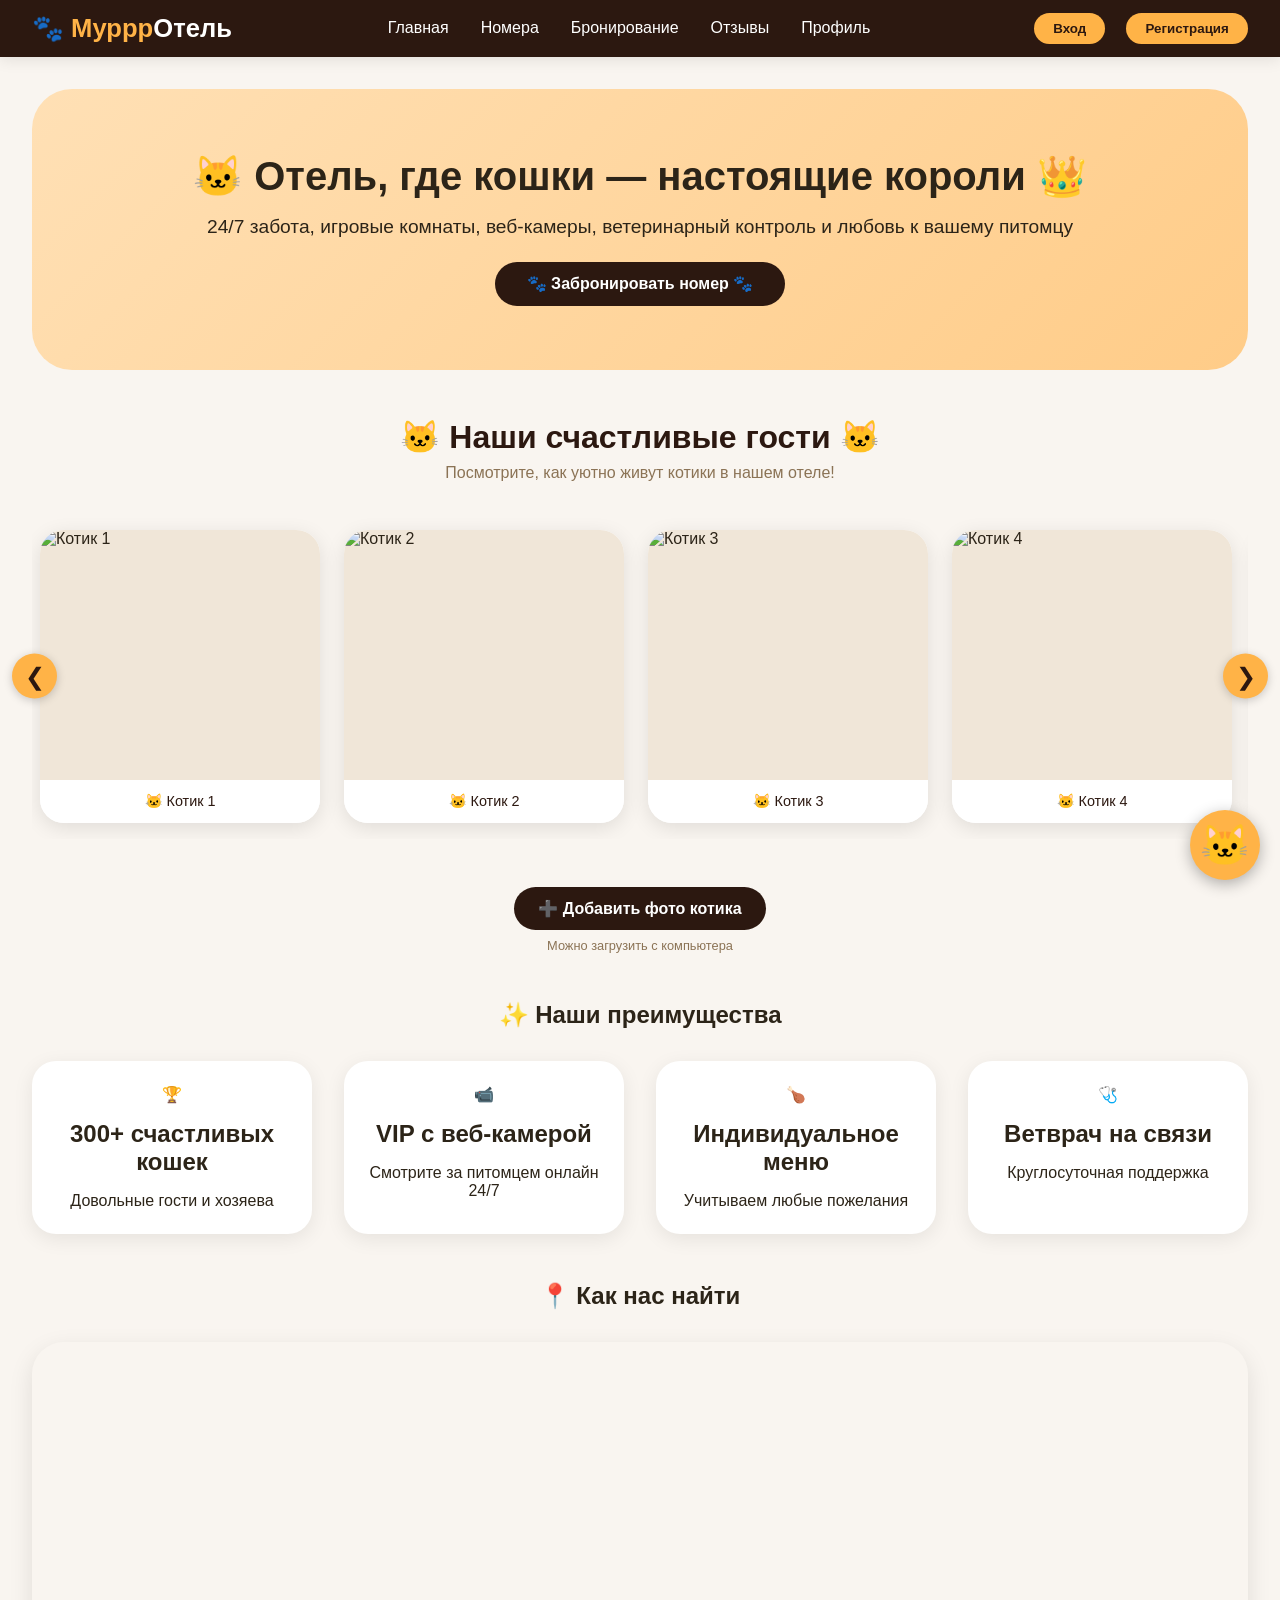
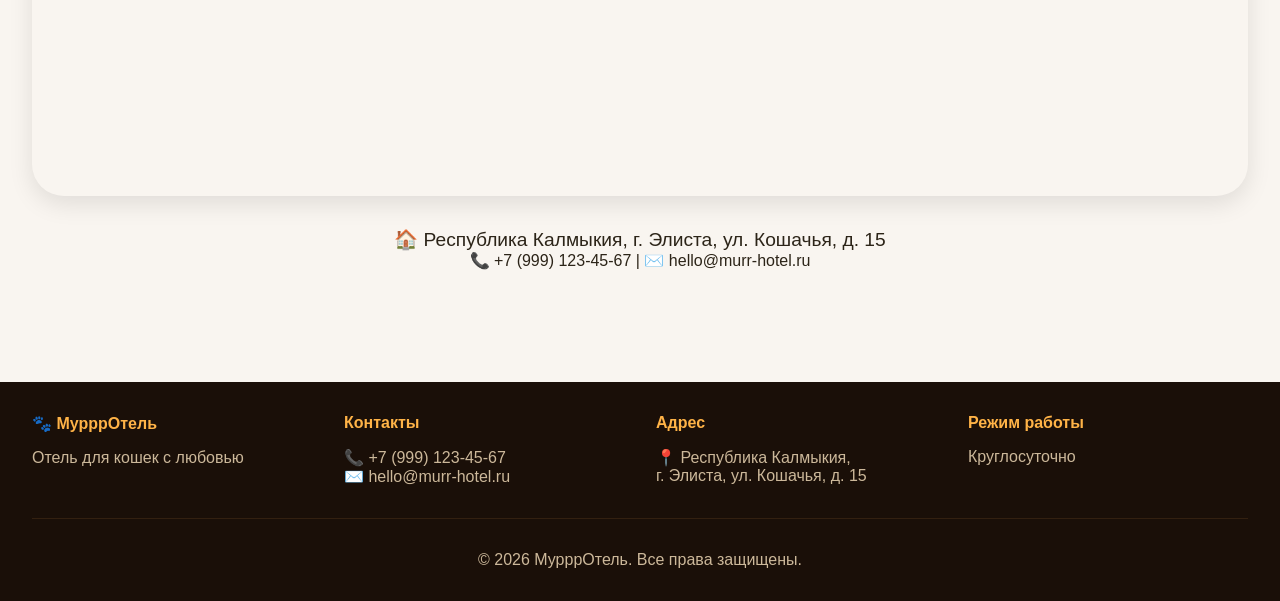
==== index.html @ e1620839 "Add files via upload" ====
<!DOCTYPE html>
<html lang="ru">
<head>
    <meta charset="UTF-8">
    <meta name="viewport" content="width=device-width, initial-scale=1.0">
    <title>МурррОтель | Главная</title>
    <link rel="stylesheet" href="style.css">
    <style>
        .gallery-section { margin: 3rem 0; }
        .gallery-title { text-align: center; margin-bottom: 1.5rem; }
        .gallery-title h2 { font-size: 2rem; color: #2c1810; }
        .gallery-title p { color: #8b7355; margin-top: 0.5rem; }
        .gallery-container { position: relative; margin: 2rem 0; }
        .gallery-scroll { display: flex; overflow-x: auto; gap: 1.5rem; padding: 1rem 0.5rem; min-height: 320px; }
        .gallery-item { flex: 0 0 280px; background: white; border-radius: 24px; overflow: hidden; box-shadow: 0 5px 20px rgba(0,0,0,0.1); position: relative; transition: 0.3s; }
        .gallery-item:hover { transform: translateY(-5px); }
        .gallery-item img { width: 100%; height: 250px; object-fit: cover; display: block; background: #f0e6d8; }
        .gallery-item .delete-photo {
            position: absolute; top: 10px; right: 10px; background: rgba(0,0,0,0.7); color: white; border: none;
            border-radius: 50%; width: 30px; height: 30px; cursor: pointer; font-size: 16px;
            display: flex; align-items: center; justify-content: center; opacity: 0; transition: 0.3s;
        }
        .gallery-item:hover .delete-photo { opacity: 1; }
        .gallery-item .delete-photo:hover { background: #c0392b; }
        .gallery-item .cat-caption { padding: 0.8rem; text-align: center; background: white; font-weight: 500; color: #2c1810; font-size: 0.9rem; }
        .gallery-nav {
            position: absolute; top: 50%; transform: translateY(-50%); background: #ffb347; color: #2c1810;
            border: none; width: 45px; height: 45px; border-radius: 50%; cursor: pointer; font-size: 24px;
            z-index: 10; box-shadow: 0 2px 10px rgba(0,0,0,0.2); display: flex; align-items: center; justify-content: center;
        }
        .gallery-nav:hover { background: #2c1810; color: #ffb347; }
        .gallery-nav.prev { left: -20px; }
        .gallery-nav.next { right: -20px; }
        .add-photo-btn {
            background: #2c1810; color: white; border: none; padding: 12px 24px; border-radius: 50px;
            cursor: pointer; font-size: 1rem; font-weight: bold; display: inline-flex; align-items: center;
            gap: 10px; transition: 0.3s; margin-top: 1rem;
        }
        .add-photo-btn:hover { background: #ffb347; color: #2c1810; }
        .photo-upload-modal {
            display: none; position: fixed; top: 0; left: 0; width: 100%; height: 100%;
            background: rgba(0,0,0,0.7); z-index: 2001; justify-content: center; align-items: center;
        }
        .photo-upload-content {
            background: white; border-radius: 32px; padding: 2rem; max-width: 500px; width: 90%; text-align: center;
        }
        .photo-upload-content input { margin: 0.8rem 0; padding: 0.8rem; border: 2px solid #ffe0b5; border-radius: 16px; width: 100%; box-sizing: border-box; }
        .photo-preview { width: 200px; height: 200px; object-fit: cover; border-radius: 16px; margin: 1rem auto; display: none; }
        .btn-upload, .btn-cancel { padding: 10px 20px; border-radius: 30px; cursor: pointer; margin: 0.5rem; border: none; }
        .btn-upload { background: #ffb347; font-weight: bold; }
        .btn-cancel { background: #ccc; }
        .auth-btn { background: #ffb347; border: none; padding: 0.5rem 1.2rem; border-radius: 30px; cursor: pointer; color: #2c1810; font-weight: bold; margin-left: 0.5rem; }
        @media (max-width: 768px) {
            .gallery-nav.prev { left: -10px; width: 35px; height: 35px; font-size: 18px; }
            .gallery-nav.next { right: -10px; width: 35px; height: 35px; font-size: 18px; }
            .gallery-item { flex: 0 0 220px; }
            .gallery-item img { height: 200px; }
        }
    </style>
</head>
<body>
    <header>
        <div class="header-container">
            <a href="index.html" class="logo">🐾 Муррр<span>Отель</span></a>
            <div class="burger"><div></div><div></div><div></div></div>
            <ul class="nav-menu">
                <li><a href="index.html">Главная</a></li>
                <li><a href="rooms.html">Номера</a></li>
                <li><a href="booking.html">Бронирование</a></li>
                <li><a href="reviews.html">Отзывы</a></li>
                <li><a href="profile.html">Профиль</a></li>
            </ul>
            <div class="auth-buttons" id="authContainer"></div>
        </div>
    </header>

    <main>
        <section class="hero">
            <h2>🐱 Отель, где кошки — настоящие короли 👑</h2>
            <p>24/7 забота, игровые комнаты, веб-камеры, ветеринарный контроль и любовь к вашему питомцу</p>
            <a href="booking.html" class="btn-primary">🐾 Забронировать номер 🐾</a>
        </section>

        <div class="gallery-section">
            <div class="gallery-title">
                <h2>🐱 Наши счастливые гости 🐱</h2>
                <p>Посмотрите, как уютно живут котики в нашем отеле!</p>
            </div>
            <div class="gallery-container">
                <button class="gallery-nav prev" onclick="scrollGallery(-1)">❮</button>
                <div class="gallery-scroll" id="galleryScroll"></div>
                <button class="gallery-nav next" onclick="scrollGallery(1)">❯</button>
            </div>
            <div style="text-align: center;">
                <button class="add-photo-btn" onclick="openUploadModal()">➕ Добавить фото котика</button>
                <p style="font-size: 0.8rem; color: #8b7355; margin-top: 0.5rem;">Можно загрузить с компьютера</p>
            </div>
        </div>

        <h2 style="text-align:center;">✨ Наши преимущества</h2>
        <div class="card-grid">
            <div class="card">🏆 <h3>300+ счастливых кошек</h3><p>Довольные гости и хозяева</p></div>
            <div class="card">📹 <h3>VIP с веб-камерой</h3><p>Смотрите за питомцем онлайн 24/7</p></div>
            <div class="card">🍗 <h3>Индивидуальное меню</h3><p>Учитываем любые пожелания</p></div>
            <div class="card">🩺 <h3>Ветврач на связи</h3><p>Круглосуточная поддержка</p></div>
        </div>

        <h2 style="text-align:center; margin-top: 3rem;">📍 Как нас найти</h2>
        <div style="margin: 2rem 0; border-radius: 32px; overflow: hidden; box-shadow: 0 8px 25px rgba(0,0,0,0.1);">
            <iframe src="https://yandex.ru/map-widget/v1/?ll=44.2558,46.3083&z=14&pt=44.2558,46.3083,pm2rdm&text=Элиста" width="100%" height="450" frameborder="0" allowfullscreen="true" style="border: none;"></iframe>
        </div>
        <div style="text-align: center; margin-bottom: 2rem;">
            <p style="font-size: 1.2rem;">🏠 Республика Калмыкия, г. Элиста, ул. Кошачья, д. 15</p>
            <p>📞 +7 (999) 123-45-67 | ✉️ hello@murr-hotel.ru</p>
        </div>
    </main>

    <footer>
        <div class="footer-container">
            <div><h4>🐾 МурррОтель</h4><p>Отель для кошек с любовью</p></div>
            <div><h4>Контакты</h4><p>📞 +7 (999) 123-45-67</p><p>✉️ hello@murr-hotel.ru</p></div>
            <div><h4>Адрес</h4><p>📍 Республика Калмыкия,<br>г. Элиста, ул. Кошачья, д. 15</p></div>
            <div><h4>Режим работы</h4><p>Круглосуточно</p></div>
        </div>
        <div class="copyright">© 2026 МурррОтель. Все права защищены.</div>
    </footer>

    <!-- Модальное окно для добавления фото -->
    <div id="photoUploadModal" class="photo-upload-modal">
        <div class="photo-upload-content">
            <h3>📸 Добавить фото котика</h3>
            <input type="text" id="catNameInput" placeholder="Имя котика">
            <input type="file" id="photoInput" accept="image/*" onchange="previewPhoto(this)">
            <img id="photoPreview" class="photo-preview">
            <div><button class="btn-upload" onclick="addPhoto()">✅ Добавить</button><button class="btn-cancel" onclick="closeUploadModal()">❌ Отмена</button></div>
        </div>
    </div>

    <!-- Модальное окно для входа/регистрации (полноценное) -->
    <div id="authModal" class="modal">
        <div class="modal-content">
            <span class="close-modal" onclick="closeAuthModal()">&times;</span>
            <h2 id="modalTitle">Вход</h2>
            <div id="modalLoginForm">
                <div class="form-group"><input type="email" id="modalLoginEmail" placeholder="Email"></div>
                <div class="form-group"><input type="password" id="modalLoginPassword" placeholder="Пароль"></div>
                <button class="btn-primary" onclick="doModalLogin()">Войти</button>
                <p style="margin-top:1rem;">Нет аккаунта? <a href="#" onclick="openAuthModal('register')">Регистрация</a></p>
            </div>
            <div id="modalRegisterForm" style="display:none;">
                <div class="form-group"><input type="text" id="modalRegName" placeholder="Ваше имя"></div>
                <div class="form-group"><input type="email" id="modalRegEmail" placeholder="Email"></div>
                <div class="form-group"><input type="tel" id="modalRegPhone" placeholder="Телефон"></div>
                <div class="form-group"><input type="password" id="modalRegPassword" placeholder="Пароль"></div>
                <button class="btn-primary" onclick="doModalRegister()">Зарегистрироваться</button>
                <p style="margin-top:1rem;"><a href="#" onclick="openAuthModal('login')">Уже есть аккаунт? Войти</a></p>
            </div>
        </div>
    </div>

    <script src="script.js"></script>
    <script src="cat-chatbot.js"></script>

    <script>
        // ============ ГАЛЕРЕЯ (рабочая, с локальными фото) ============
        const GALLERY_KEY = 'cat_gallery_fixed_local';

        function loadSavedGallery() {
            const stored = localStorage.getItem(GALLERY_KEY);
            return stored ? JSON.parse(stored) : [];
        }

        function saveGallery(photos) {
            localStorage.setItem(GALLERY_KEY, JSON.stringify(photos));
        }

        function getDefaultLocalPhotos() {
            const defaultPhotos = [];
            for (let i = 1; i <= 10; i++) {
                defaultPhotos.push({
                    id: 'default_' + i,
                    url: `images/cat${i}.jpg`,
                    name: `Котик ${i}`,
                    ownerEmail: "system",
                    ownerName: "Система",
                    date: new Date().toISOString()
                });
            }
            return defaultPhotos;
        }

        async function renderGallery() {
            const container = document.getElementById('galleryScroll');
            if (!container) return;

            let photos = loadSavedGallery();
            const user = await window.getCurrentUser();

            if (photos.length === 0) {
                photos = getDefaultLocalPhotos();
                saveGallery(photos);
            }

            if (photos.length === 0) {
                container.innerHTML = '<div style="text-align:center;padding:3rem;">🐱 Нет фото. Нажмите "Добавить фото".</div>';
                return;
            }

            let html = '';
            for (let photo of photos) {
                const canDelete = user && (user.role === 'admin' || user.role === 'manager' || photo.ownerEmail === user.email);
                html += `
                    <div class="gallery-item">
                        <img src="${photo.url}" alt="${photo.name}" onclick="openFullImage('${photo.url}')" style="cursor:pointer;" onerror="this.src='data:image/svg+xml,%3Csvg xmlns=\'http://www.w3.org/2000/svg\' width=\'300\' height=\'250\' viewBox=\'0 0 300 250\'%3E%3Crect width=\'300\' height=\'250\' fill=\'%23ffe0b5\'/%3E%3Ctext x=\'150\' y=\'130\' text-anchor=\'middle\' fill=\'%238b7355\' font-size=\'50\'%3E🐱%3C/text%3E%3Ctext x=\'150\' y=\'170\' text-anchor=\'middle\' fill=\'%238b7355\' font-size=\'14\'%3E${photo.name}%3C/text%3E%3C/svg%3E'">
                        ${canDelete ? `<button class="delete-photo" onclick="deletePhotoById('${photo.id}')">✕</button>` : ''}
                        <div class="cat-caption">🐱 ${escapeHtml(photo.name)} ${photo.ownerName && photo.ownerName !== 'Система' ? `<span style="font-size:0.7rem; color:#8b7355;">(от ${escapeHtml(photo.ownerName)})</span>` : ''}</div>
                    </div>
                `;
            }
            container.innerHTML = html;
            console.log('✅ Галерея отрисована, фото:', photos.length);
        }

        function escapeHtml(str) {
            if (!str) return '';
            const div = document.createElement('div');
            div.textContent = str;
            return div.innerHTML;
        }

        window.openFullImage = function(url) {
            const modal = document.createElement('div');
            modal.style.cssText = 'position:fixed; top:0; left:0; width:100%; height:100%; background:rgba(0,0,0,0.9); z-index:10000; display:flex; justify-content:center; align-items:center; cursor:pointer;';
            modal.innerHTML = `<img src="${url}" style="max-width:90%; max-height:90%; border-radius:20px;">`;
            modal.onclick = () => modal.remove();
            document.body.appendChild(modal);
        };

        window.addPhoto = async function() {
            const user = await window.getCurrentUser();
            if (!user) {
                window.showToast('Войдите в аккаунт', true);
                window.openAuthModal('login');
                return;
            }
            const catName = document.getElementById('catNameInput').value.trim();
            const file = document.getElementById('photoInput').files[0];
            if (!catName) { window.showToast('Введите имя котика', true); return; }
            if (!file) { window.showToast('Выберите фото', true); return; }
            const reader = new FileReader();
            reader.onload = function(e) {
                const photos = loadSavedGallery();
                photos.unshift({
                    id: Date.now() + '_' + Math.random(),
                    url: e.target.result,
                    name: catName,
                    ownerEmail: user.email,
                    ownerName: user.name,
                    date: new Date().toISOString()
                });
                saveGallery(photos);
                renderGallery();
                closeUploadModal();
                window.showToast(`✅ ${catName} добавлен!`);
            };
            reader.readAsDataURL(file);
        };

        window.deletePhotoById = async function(photoId) {
            const user = await window.getCurrentUser();
            let photos = loadSavedGallery();
            const photo = photos.find(p => p.id == photoId);
            if (!photo) return;
            if (!user) { window.showToast('Войдите в аккаунт', true); window.openAuthModal('login'); return; }
            const canDelete = (user.role === 'admin' || user.role === 'manager' || photo.ownerEmail === user.email);
            if (!canDelete) { window.showToast('Нет прав на удаление', true); return; }
            if (confirm(`Удалить фото "${photo.name}"?`)) {
                photos = photos.filter(p => p.id != photoId);
                saveGallery(photos);
                renderGallery();
                window.showToast('Фото удалено');
            }
        };

        window.scrollGallery = function(direction) {
            const container = document.getElementById('galleryScroll');
            if (container) container.scrollLeft += direction === 1 ? 300 : -300;
        };

        window.openUploadModal = function() {
            document.getElementById('photoUploadModal').style.display = 'flex';
            document.getElementById('photoInput').value = '';
            document.getElementById('photoPreview').style.display = 'none';
            document.getElementById('catNameInput').value = '';
        };

        window.closeUploadModal = function() {
            document.getElementById('photoUploadModal').style.display = 'none';
        };

        window.previewPhoto = function(input) {
            const preview = document.getElementById('photoPreview');
            if (input.files && input.files[0]) {
                const reader = new FileReader();
                reader.onload = (e) => { preview.src = e.target.result; preview.style.display = 'block'; };
                reader.readAsDataURL(input.files[0]);
            }
        };

        const originalUpdateAuthUI = window.updateAuthUI;
        if (originalUpdateAuthUI) {
            window.updateAuthUI = async function() {
                if (originalUpdateAuthUI) await originalUpdateAuthUI();
                await renderGallery();
            };
        }

        document.addEventListener('DOMContentLoaded', function() {
            renderGallery();
        });
    </script>
</body>
</html>
---- style.css ----
* {
    margin: 0;
    padding: 0;
    box-sizing: border-box;
}

body {
    font-family: 'Segoe UI', Roboto, 'Helvetica Neue', sans-serif;
    background: #f9f5f0;
    color: #2c2418;
    min-height: 100vh;
    display: flex;
    flex-direction: column;
}

header {
    background: #2c1810;
    padding: 0.8rem 2rem;
    position: sticky;
    top: 0;
    z-index: 1000;
    box-shadow: 0 2px 15px rgba(0,0,0,0.1);
}

.header-container {
    max-width: 1400px;
    margin: 0 auto;
    display: flex;
    justify-content: space-between;
    align-items: center;
    flex-wrap: wrap;
}

.logo {
    font-size: 1.6rem;
    font-weight: bold;
    color: #ffb347;
    text-decoration: none;
    transition: 0.3s;
}

.logo span {
    color: white;
}

.logo:hover {
    transform: scale(1.02);
}

.nav-menu {
    display: flex;
    gap: 2rem;
    list-style: none;
}

.nav-menu a {
    color: white;
    text-decoration: none;
    font-weight: 500;
    transition: 0.3s;
    padding: 0.5rem 0;
}

.nav-menu a:hover {
    color: #ffb347;
    border-bottom: 2px solid #ffb347;
}

.auth-buttons {
    display: flex;
    gap: 0.8rem;
}

.auth-buttons button, .auth-buttons a {
    background: #ffb347;
    border: none;
    padding: 0.5rem 1.2rem;
    border-radius: 30px;
    color: #2c1810;
    font-weight: bold;
    cursor: pointer;
    text-decoration: none;
    transition: 0.3s;
}

.auth-buttons button:hover, .auth-buttons a:hover {
    background: #ff9f1a;
    transform: scale(1.02);
}

.user-info {
    display: flex;
    align-items: center;
    gap: 1rem;
    color: white;
}

.user-info span {
    color: #ffb347;
}

.logout-btn {
    background: #8b3e0a !important;
    color: white !important;
}

.burger {
    display: none;
    flex-direction: column;
    cursor: pointer;
}

.burger div {
    width: 25px;
    height: 3px;
    background: white;
    margin: 3px 0;
    transition: 0.3s;
}

@media (max-width: 900px) {
    header {
        padding: 0.8rem 1rem;
    }
    .burger {
        display: flex;
    }
    .nav-menu {
        position: fixed;
        top: 70px;
        left: -100%;
        width: 70%;
        height: calc(100vh - 70px);
        background: #2c1810;
        flex-direction: column;
        padding: 2rem;
        gap: 1.5rem;
        transition: 0.3s;
        z-index: 999;
    }
    .nav-menu.active {
        left: 0;
    }
    .auth-buttons {
        order: 2;
    }
    .logo {
        font-size: 1.3rem;
    }
}

main {
    flex: 1;
    max-width: 1400px;
    margin: 0 auto;
    padding: 2rem;
    width: 100%;
}

.hero {
    background: linear-gradient(135deg, #ffe0b5, #ffcc88);
    border-radius: 40px;
    padding: 4rem 2rem;
    text-align: center;
    margin-bottom: 3rem;
    animation: fadeIn 0.8s ease;
}

.hero h2 {
    font-size: 2.5rem;
    margin-bottom: 1rem;
}

.hero p {
    font-size: 1.2rem;
    margin-bottom: 1.5rem;
}

.btn-primary {
    background: #2c1810;
    color: white;
    padding: 0.8rem 2rem;
    border-radius: 50px;
    text-decoration: none;
    font-weight: bold;
    transition: 0.3s;
    display: inline-block;
    border: none;
    cursor: pointer;
}

.btn-primary:hover {
    background: #ffb347;
    color: #2c1810;
    transform: translateY(-3px);
}

.card-grid {
    display: grid;
    grid-template-columns: repeat(auto-fit, minmax(280px, 1fr));
    gap: 2rem;
    margin: 2rem 0;
}

.card {
    background: white;
    border-radius: 24px;
    padding: 1.5rem;
    box-shadow: 0 5px 20px rgba(0,0,0,0.08);
    transition: 0.3s;
    text-align: center;
}

.card:hover {
    transform: translateY(-8px);
    box-shadow: 0 15px 35px rgba(0,0,0,0.15);
}

.card h3 {
    font-size: 1.5rem;
    margin: 1rem 0;
}

.card-price {
    font-size: 1.8rem;
    color: #ff8c33;
    font-weight: bold;
    margin: 1rem 0;
}

.form-group {
    margin-bottom: 1.2rem;
}

.form-group label {
    display: block;
    margin-bottom: 0.5rem;
    font-weight: 500;
}

input, select, textarea {
    width: 100%;
    padding: 0.8rem;
    border: 2px solid #e0d5c8;
    border-radius: 16px;
    font-size: 1rem;
    transition: 0.3s;
}

input:focus, select:focus, textarea:focus {
    border-color: #ffb347;
    outline: none;
}

.modal {
    display: none;
    position: fixed;
    top: 0;
    left: 0;
    width: 100%;
    height: 100%;
    background: rgba(0,0,0,0.5);
    z-index: 2000;
    justify-content: center;
    align-items: center;
}

.modal-content {
    background: white;
    border-radius: 32px;
    padding: 2rem;
    max-width: 450px;
    width: 90%;
    position: relative;
}

.close-modal {
    position: absolute;
    top: 1rem;
    right: 1.5rem;
    font-size: 1.8rem;
    cursor: pointer;
}

footer {
    background: #1a0f08;
    color: #ccb89a;
    padding: 2rem;
    margin-top: 3rem;
}

.footer-container {
    max-width: 1400px;
    margin: 0 auto;
    display: grid;
    grid-template-columns: repeat(auto-fit, minmax(250px, 1fr));
    gap: 2rem;
}

.footer-container h4 {
    color: #ffb347;
    margin-bottom: 1rem;
}

.footer-container a {
    color: #ccb89a;
    text-decoration: none;
    display: block;
    margin: 0.5rem 0;
}

.footer-container a:hover {
    color: #ffb347;
}

.copyright {
    text-align: center;
    padding-top: 2rem;
    margin-top: 2rem;
    border-top: 1px solid #332010;
}

@keyframes fadeIn {
    from { opacity: 0; transform: translateY(20px); }
    to { opacity: 1; transform: translateY(0); }
}

.toast {
    position: fixed;
    bottom: 30px;
    right: 30px;
    background: #2c1810;
    color: #ffb347;
    padding: 12px 24px;
    border-radius: 50px;
    z-index: 2000;
    animation: slideUp 0.3s ease;
}

@keyframes slideUp {
    from { transform: translateY(100px); opacity: 0; }
    to { transform: translateY(0); opacity: 1; }
}
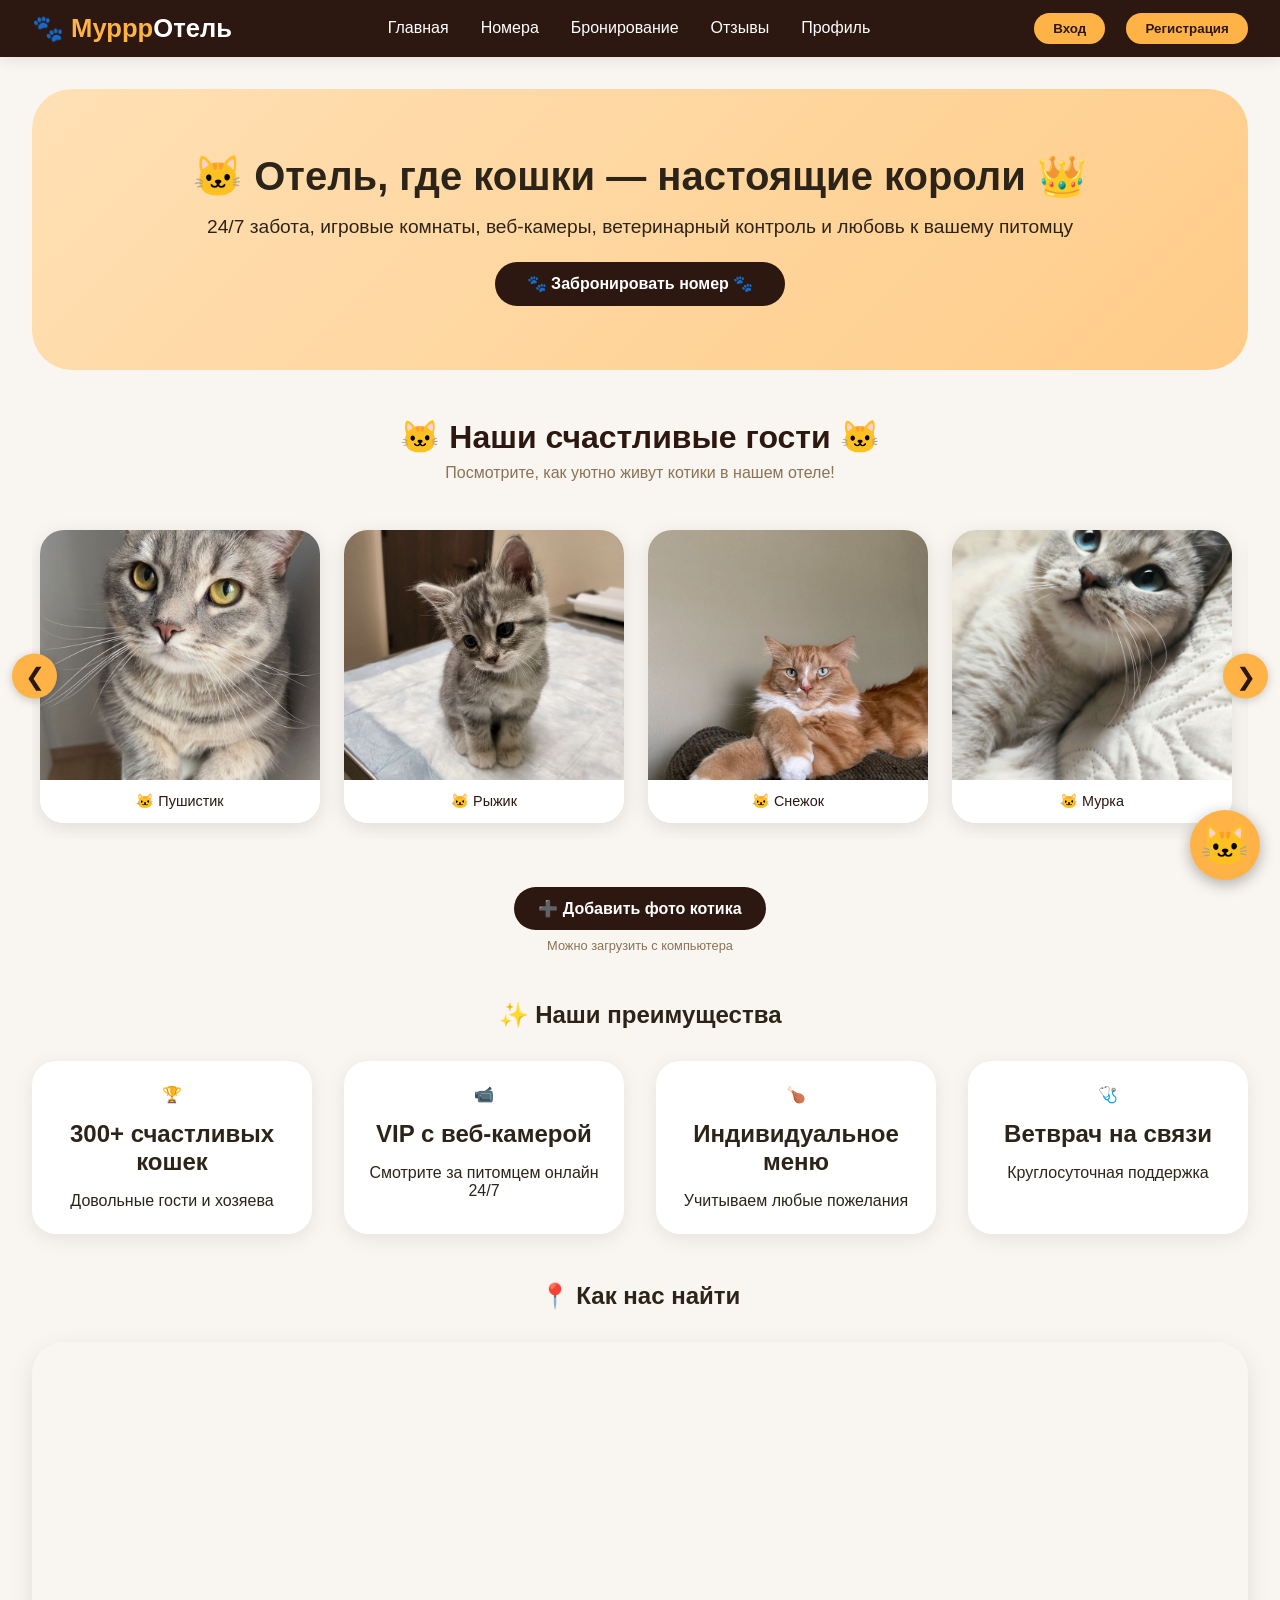
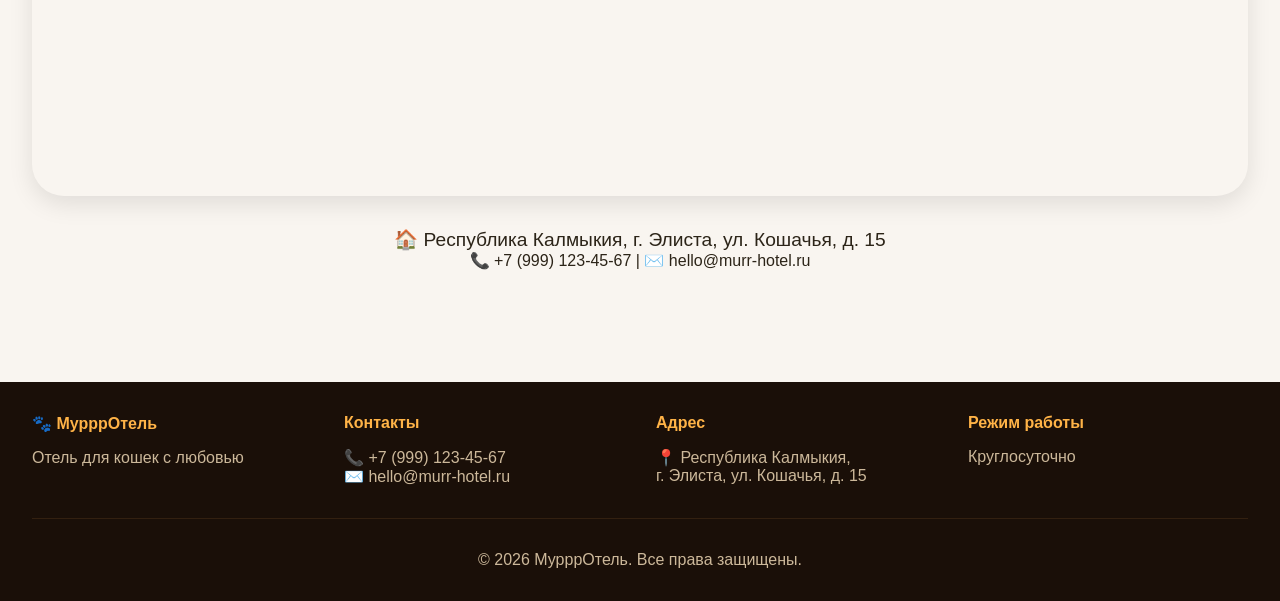
==== commit 403b25f6: "Update index.html" ====
--- a/index.html
+++ b/index.html
@@ -180,7 +180,7 @@
                 defaultPhotos.push({
                     id: 'default_' + i,
                     url: `images/cat${i}.jpg`,
-                    name: `Котик ${i}`,
+                    name: ['Пушистик', 'Рыжик', 'Снежок', 'Мурка', 'Барсик', 'Симба', 'Маркиз', 'Луна', 'Матильда', 'Леопольд'][i-1],
                     ownerEmail: "system",
                     ownerName: "Система",
                     date: new Date().toISOString()
@@ -320,4 +320,4 @@
         });
     </script>
 </body>
-</html>+</html>
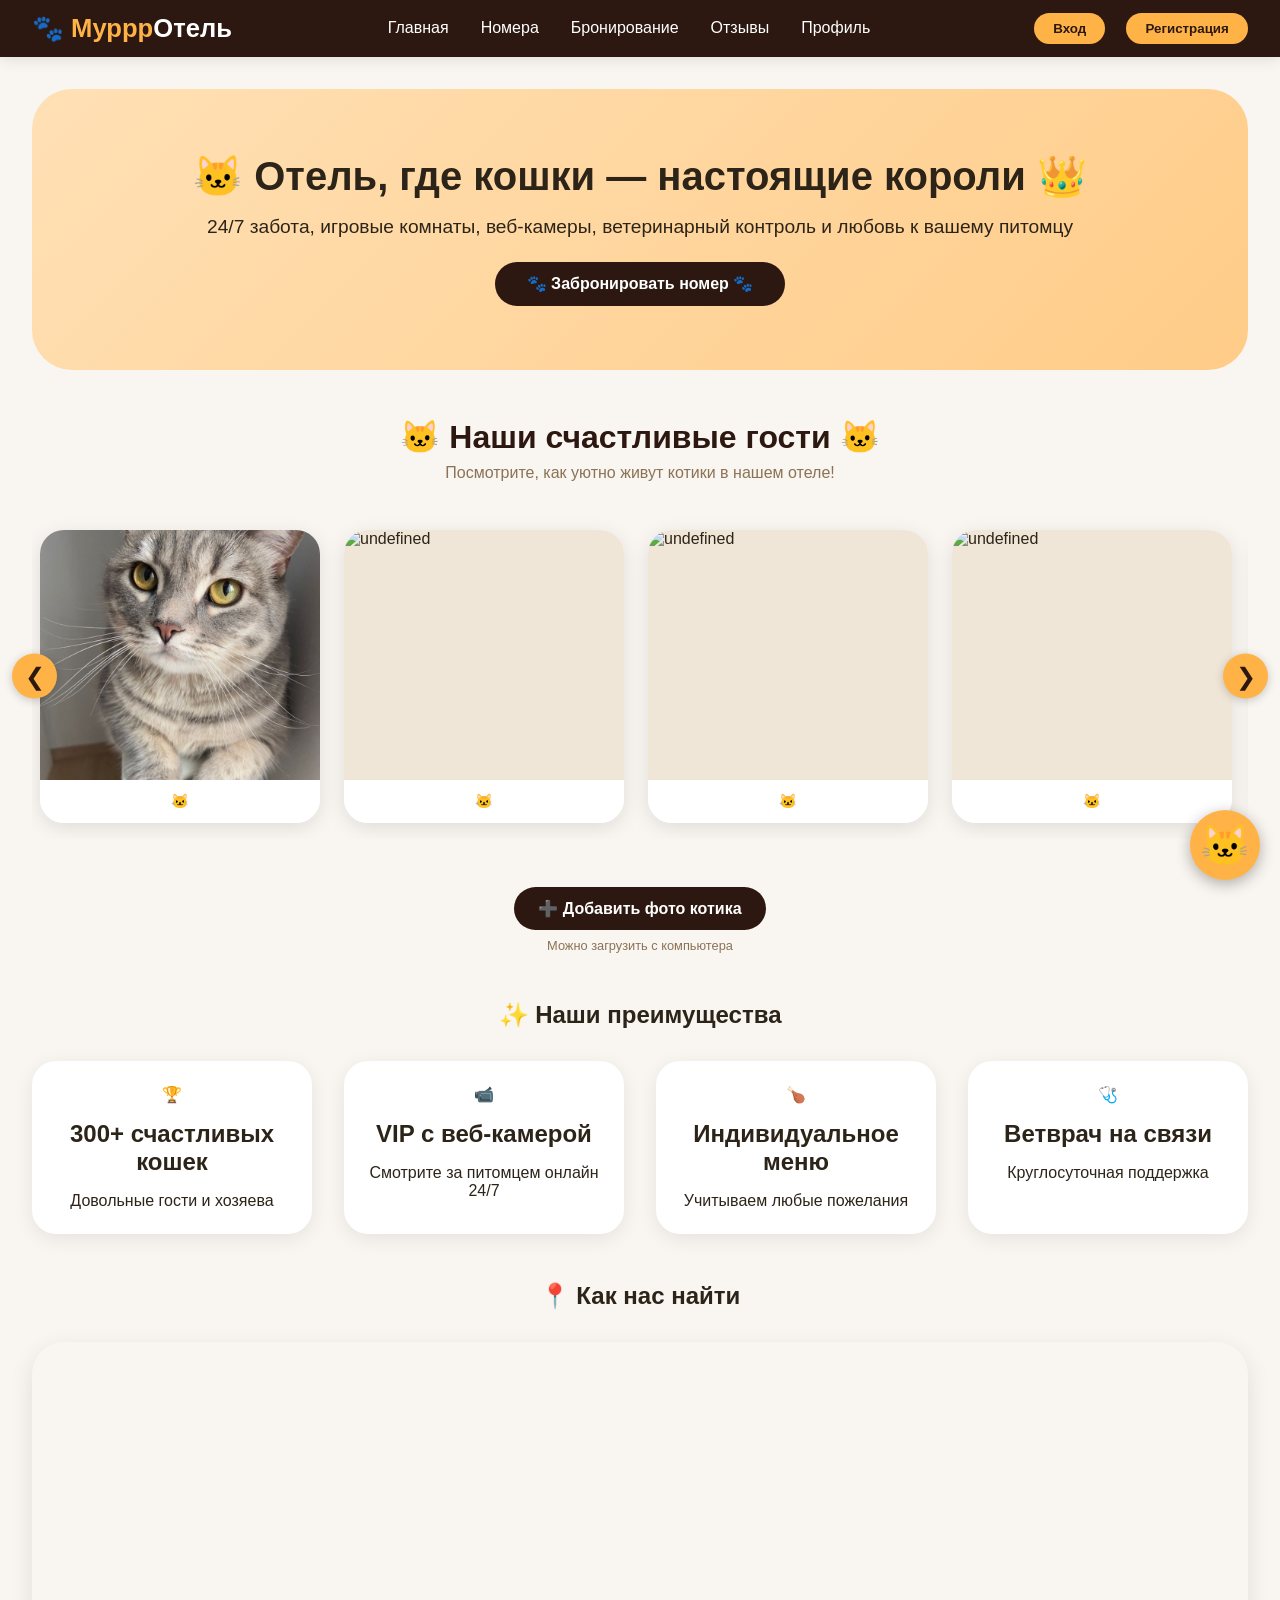
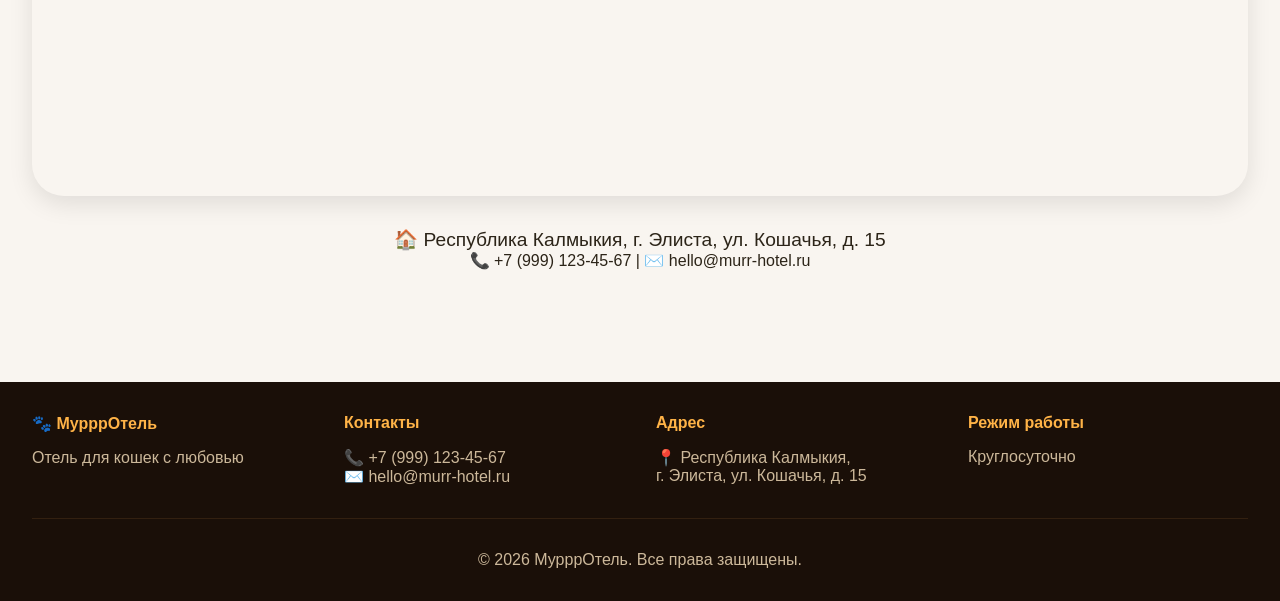
==== commit 608b4a7e: "Update index.html" ====
--- a/index.html
+++ b/index.html
@@ -175,19 +175,25 @@
         }
 
         function getDefaultLocalPhotos() {
-            const defaultPhotos = [];
-            for (let i = 1; i <= 10; i++) {
-                defaultPhotos.push({
-                    id: 'default_' + i,
-                    url: `images/cat${i}.jpg`,
-                    name: ['Пушистик', 'Рыжик', 'Снежок', 'Мурка', 'Барсик', 'Симба', 'Маркиз', 'Луна', 'Матильда', 'Леопольд'][i-1],
-                    ownerEmail: "system",
-                    ownerName: "Система",
-                    date: new Date().toISOString()
-                });
-            }
-            return defaultPhotos;
-        }
+    const defaultPhotos = [];
+    const nameVariants = ['cat1', 'cat2', 'cat3', 'cat4', 'cat5', 'cat6', 'cat7', 'cat8', 'cat9', 'cat10'];
+    const extensions = ['.jpg', '.jpeg', '.png', '.JPG', '.JPEG', '.PNG'];
+    
+    for (let i = 0; i < nameVariants.length; i++) {
+        // Пробуем разные расширения
+        for (let ext of extensions) {
+            defaultPhotos.push({
+                id: 'default_' + (i+1),
+                url: `images/${nameVariants[i]}${ext}`,
+                name: ['Пушистик', 'Рыжик', 'Снежок', 'Мурка', 'Барсик', 'Симба', 'Маркиз', 'Луна', 'Матильда', 'Леопольд'][i-1],
+                ownerEmail: "system",
+                ownerName: "Система",
+                date: new Date().toISOString()
+            });
+        }
+    }
+    return defaultPhotos;
+}
 
         async function renderGallery() {
             const container = document.getElementById('galleryScroll');
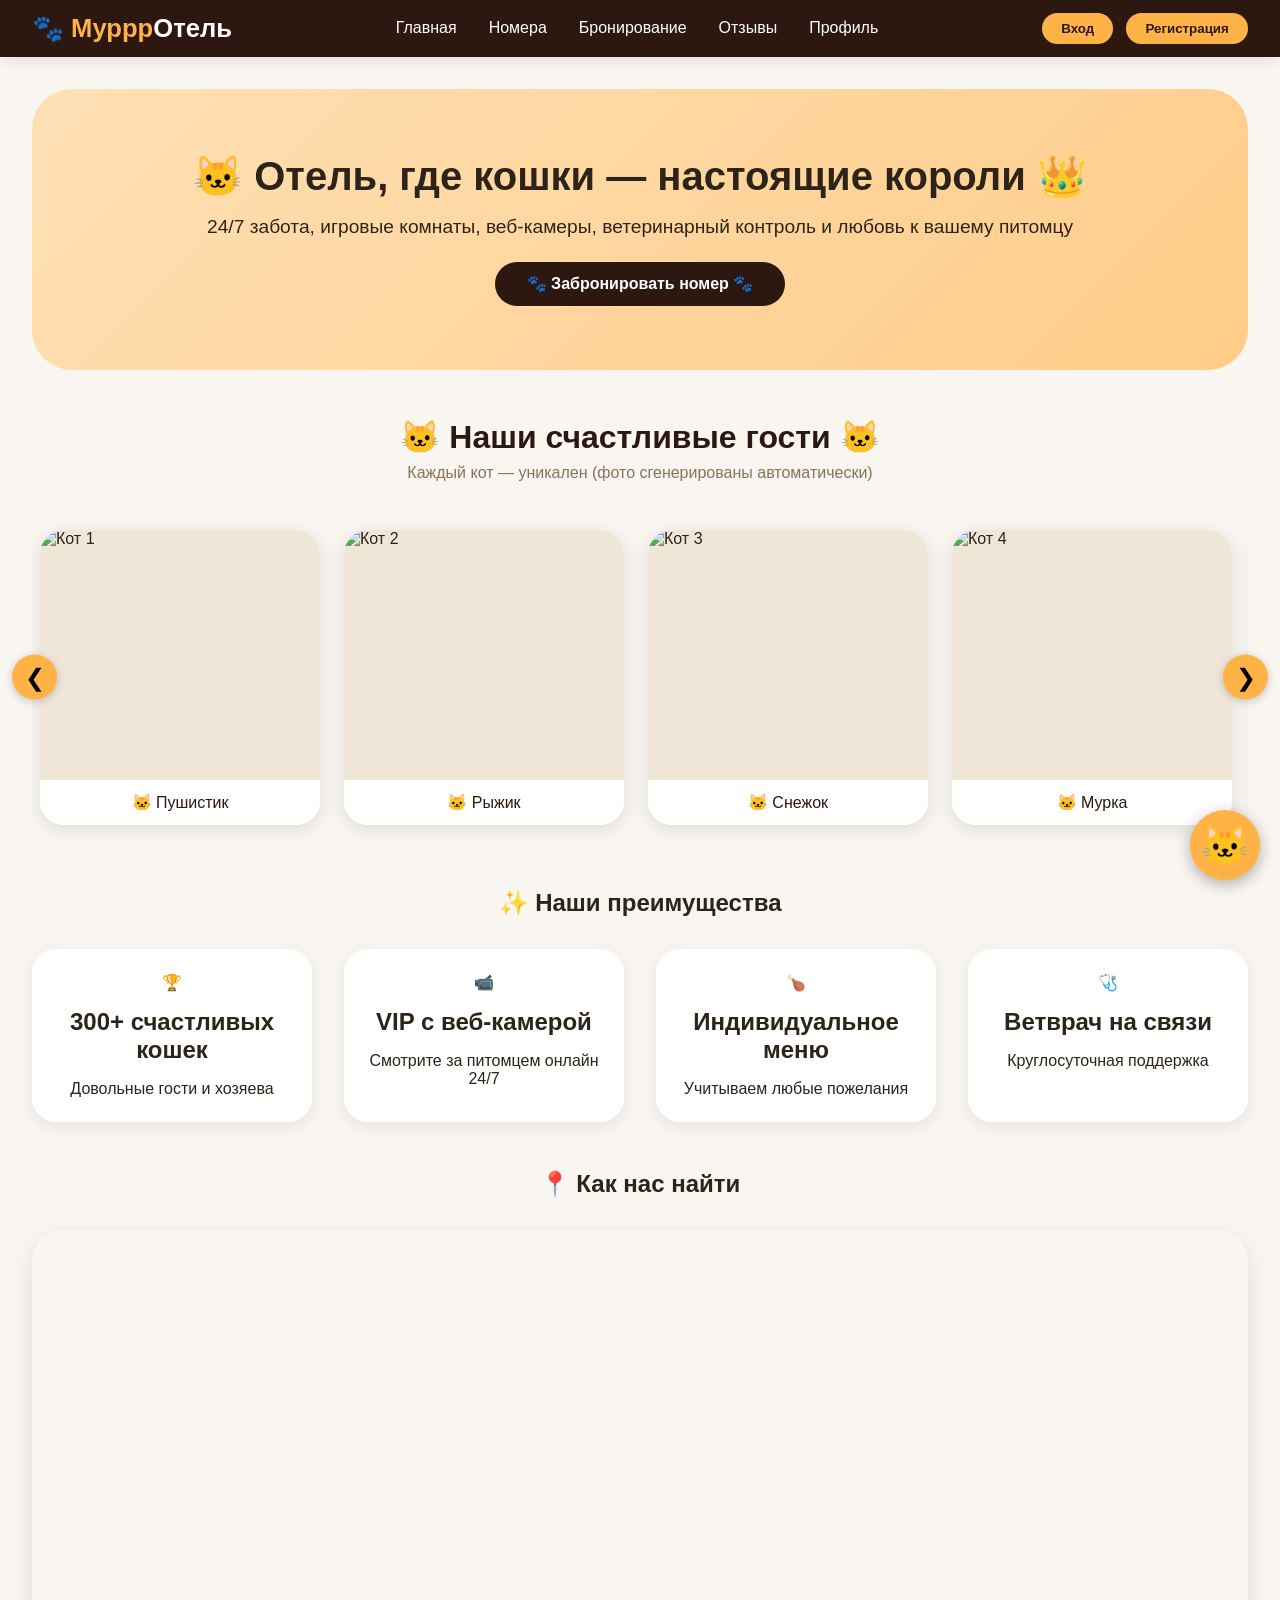
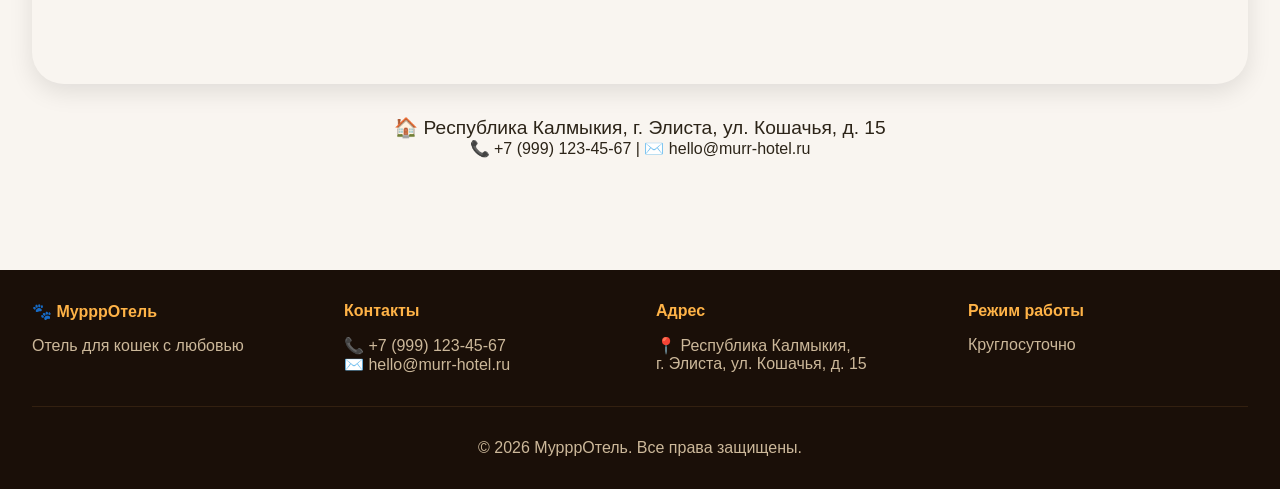
==== commit 890c0062: "Update index.html" ====
--- a/index.html
+++ b/index.html
@@ -11,45 +11,15 @@
         .gallery-title h2 { font-size: 2rem; color: #2c1810; }
         .gallery-title p { color: #8b7355; margin-top: 0.5rem; }
         .gallery-container { position: relative; margin: 2rem 0; }
-        .gallery-scroll { display: flex; overflow-x: auto; gap: 1.5rem; padding: 1rem 0.5rem; min-height: 320px; }
-        .gallery-item { flex: 0 0 280px; background: white; border-radius: 24px; overflow: hidden; box-shadow: 0 5px 20px rgba(0,0,0,0.1); position: relative; transition: 0.3s; }
+        .gallery-scroll { display: flex; overflow-x: auto; gap: 1.5rem; padding: 1rem 0.5rem; min-height: 320px; scroll-behavior: smooth; }
+        .gallery-item { flex: 0 0 280px; background: white; border-radius: 24px; overflow: hidden; box-shadow: 0 5px 20px rgba(0,0,0,0.1); transition: 0.3s; }
         .gallery-item:hover { transform: translateY(-5px); }
         .gallery-item img { width: 100%; height: 250px; object-fit: cover; display: block; background: #f0e6d8; }
-        .gallery-item .delete-photo {
-            position: absolute; top: 10px; right: 10px; background: rgba(0,0,0,0.7); color: white; border: none;
-            border-radius: 50%; width: 30px; height: 30px; cursor: pointer; font-size: 16px;
-            display: flex; align-items: center; justify-content: center; opacity: 0; transition: 0.3s;
-        }
-        .gallery-item:hover .delete-photo { opacity: 1; }
-        .gallery-item .delete-photo:hover { background: #c0392b; }
-        .gallery-item .cat-caption { padding: 0.8rem; text-align: center; background: white; font-weight: 500; color: #2c1810; font-size: 0.9rem; }
-        .gallery-nav {
-            position: absolute; top: 50%; transform: translateY(-50%); background: #ffb347; color: #2c1810;
-            border: none; width: 45px; height: 45px; border-radius: 50%; cursor: pointer; font-size: 24px;
-            z-index: 10; box-shadow: 0 2px 10px rgba(0,0,0,0.2); display: flex; align-items: center; justify-content: center;
-        }
+        .gallery-item .cat-caption { padding: 0.8rem; text-align: center; background: white; font-weight: 500; color: #2c1810; }
+        .gallery-nav { position: absolute; top: 50%; transform: translateY(-50%); background: #ffb347; border: none; width: 45px; height: 45px; border-radius: 50%; cursor: pointer; font-size: 24px; z-index: 10; box-shadow: 0 2px 10px rgba(0,0,0,0.2); display: flex; align-items: center; justify-content: center; }
         .gallery-nav:hover { background: #2c1810; color: #ffb347; }
         .gallery-nav.prev { left: -20px; }
         .gallery-nav.next { right: -20px; }
-        .add-photo-btn {
-            background: #2c1810; color: white; border: none; padding: 12px 24px; border-radius: 50px;
-            cursor: pointer; font-size: 1rem; font-weight: bold; display: inline-flex; align-items: center;
-            gap: 10px; transition: 0.3s; margin-top: 1rem;
-        }
-        .add-photo-btn:hover { background: #ffb347; color: #2c1810; }
-        .photo-upload-modal {
-            display: none; position: fixed; top: 0; left: 0; width: 100%; height: 100%;
-            background: rgba(0,0,0,0.7); z-index: 2001; justify-content: center; align-items: center;
-        }
-        .photo-upload-content {
-            background: white; border-radius: 32px; padding: 2rem; max-width: 500px; width: 90%; text-align: center;
-        }
-        .photo-upload-content input { margin: 0.8rem 0; padding: 0.8rem; border: 2px solid #ffe0b5; border-radius: 16px; width: 100%; box-sizing: border-box; }
-        .photo-preview { width: 200px; height: 200px; object-fit: cover; border-radius: 16px; margin: 1rem auto; display: none; }
-        .btn-upload, .btn-cancel { padding: 10px 20px; border-radius: 30px; cursor: pointer; margin: 0.5rem; border: none; }
-        .btn-upload { background: #ffb347; font-weight: bold; }
-        .btn-cancel { background: #ccc; }
-        .auth-btn { background: #ffb347; border: none; padding: 0.5rem 1.2rem; border-radius: 30px; cursor: pointer; color: #2c1810; font-weight: bold; margin-left: 0.5rem; }
         @media (max-width: 768px) {
             .gallery-nav.prev { left: -10px; width: 35px; height: 35px; font-size: 18px; }
             .gallery-nav.next { right: -10px; width: 35px; height: 35px; font-size: 18px; }
@@ -81,19 +51,28 @@
             <a href="booking.html" class="btn-primary">🐾 Забронировать номер 🐾</a>
         </section>
 
+        <!-- ГАЛЕРЕЯ С КОТАМИ - ПРОСТЫЕ ССЫЛКИ placekitten -->
         <div class="gallery-section">
             <div class="gallery-title">
                 <h2>🐱 Наши счастливые гости 🐱</h2>
-                <p>Посмотрите, как уютно живут котики в нашем отеле!</p>
+                <p>Каждый кот — уникален (фото сгенерированы автоматически)</p>
             </div>
             <div class="gallery-container">
                 <button class="gallery-nav prev" onclick="scrollGallery(-1)">❮</button>
-                <div class="gallery-scroll" id="galleryScroll"></div>
+                <div class="gallery-scroll" id="galleryScroll">
+                    <!-- ЗДЕСЬ ФОТО КОТОВ. Заменяйте ссылки на любые другие прямые URL картинок -->
+                    <div class="gallery-item"><img src="https://i.pinimg.com/originals/43/0a/97/430a979c7d2a700110f49ea9db6ee632.jpg?nii=t" alt="Кот 1"><div class="cat-caption">🐱 Пушистик</div></div>
+                    <div class="gallery-item"><img src="https://avatars.mds.yandex.net/i?id=eab85832641c2f13d4ed8ab632dc61bd_l-5244405-images-thumbs&n=13" alt="Кот 2"><div class="cat-caption">🐱 Рыжик</div></div>
+                    <div class="gallery-item"><img src="https://i.pinimg.com/originals/13/c2/6d/13c26dcaf8d27abc630ba28053e01817.jpg?nii=t" alt="Кот 3"><div class="cat-caption">🐱 Снежок</div></div>
+                    <div class="gallery-item"><img src="https://img.freepik.com/free-photo/elegant-portrait-black-cat-pillow_23-2151890794.jpg?semt=ais_hybrid&w=740" alt="Кот 4"><div class="cat-caption">🐱 Мурка</div></div>
+                    <div class="gallery-item"><img src="https://i.pinimg.com/originals/25/02/b2/2502b2642d7d21871029aea844f05874.jpg?nii=t" alt="Кот 5"><div class="cat-caption">🐱 Барсик</div></div>
+                    <div class="gallery-item"><img src="https://i.pinimg.com/originals/50/4f/4a/504f4a1af0eac7b5af17065e633dd19c.jpg?nii=t" alt="Кот 6"><div class="cat-caption">🐱 Симба</div></div>
+                    <div class="gallery-item"><img src="https://i.pinimg.com/originals/df/4e/ba/df4ebaee26c90b9bad66a0c7762ab5b7.jpg?nii=t" alt="Кот 7"><div class="cat-caption">🐱 Маркиз</div></div>
+                    <div class="gallery-item"><img src="https://i.pinimg.com/736x/7a/7f/02/7a7f0284c0b0d31c4dc86ecd2705e003.jpg" alt="Кот 8"><div class="cat-caption">🐱 Луна</div></div>
+                    <div class="gallery-item"><img src="https://i.pinimg.com/474x/e1/08/c6/e108c671dc3efb57a3eec1c38c1f9881.jpg?nii=t" alt="Кот 9"><div class="cat-caption">🐱 Матильда</div></div>
+                    <div class="gallery-item"><img src="https://media.istockphoto.com/id/1686947994/tr/fotoğraf/british-shorthair-cat-sitting-on-a-table.jpg?s=170667a&w=0&k=20&c=YlU8hkIUW6guAkHBMy_dIieohsr1HJ-NJUmnG9f89Ow=" alt="Кот 10"><div class="cat-caption">🐱 Леопольд</div></div>
+                </div>
                 <button class="gallery-nav next" onclick="scrollGallery(1)">❯</button>
-            </div>
-            <div style="text-align: center;">
-                <button class="add-photo-btn" onclick="openUploadModal()">➕ Добавить фото котика</button>
-                <p style="font-size: 0.8rem; color: #8b7355; margin-top: 0.5rem;">Можно загрузить с компьютера</p>
             </div>
         </div>
 
@@ -125,18 +104,6 @@
         <div class="copyright">© 2026 МурррОтель. Все права защищены.</div>
     </footer>
 
-    <!-- Модальное окно для добавления фото -->
-    <div id="photoUploadModal" class="photo-upload-modal">
-        <div class="photo-upload-content">
-            <h3>📸 Добавить фото котика</h3>
-            <input type="text" id="catNameInput" placeholder="Имя котика">
-            <input type="file" id="photoInput" accept="image/*" onchange="previewPhoto(this)">
-            <img id="photoPreview" class="photo-preview">
-            <div><button class="btn-upload" onclick="addPhoto()">✅ Добавить</button><button class="btn-cancel" onclick="closeUploadModal()">❌ Отмена</button></div>
-        </div>
-    </div>
-
-    <!-- Модальное окно для входа/регистрации (полноценное) -->
     <div id="authModal" class="modal">
         <div class="modal-content">
             <span class="close-modal" onclick="closeAuthModal()">&times;</span>
@@ -160,170 +127,11 @@
 
     <script src="script.js"></script>
     <script src="cat-chatbot.js"></script>
-
     <script>
-        // ============ ГАЛЕРЕЯ (рабочая, с локальными фото) ============
-        const GALLERY_KEY = 'cat_gallery_fixed_local';
-
-        function loadSavedGallery() {
-            const stored = localStorage.getItem(GALLERY_KEY);
-            return stored ? JSON.parse(stored) : [];
+        function scrollGallery(direction) {
+            const container = document.getElementById('galleryScroll');
+            if(container) container.scrollLeft += direction === 1 ? 300 : -300;
         }
-
-        function saveGallery(photos) {
-            localStorage.setItem(GALLERY_KEY, JSON.stringify(photos));
-        }
-
-        function getDefaultLocalPhotos() {
-    const defaultPhotos = [];
-    const nameVariants = ['cat1', 'cat2', 'cat3', 'cat4', 'cat5', 'cat6', 'cat7', 'cat8', 'cat9', 'cat10'];
-    const extensions = ['.jpg', '.jpeg', '.png', '.JPG', '.JPEG', '.PNG'];
-    
-    for (let i = 0; i < nameVariants.length; i++) {
-        // Пробуем разные расширения
-        for (let ext of extensions) {
-            defaultPhotos.push({
-                id: 'default_' + (i+1),
-                url: `images/${nameVariants[i]}${ext}`,
-                name: ['Пушистик', 'Рыжик', 'Снежок', 'Мурка', 'Барсик', 'Симба', 'Маркиз', 'Луна', 'Матильда', 'Леопольд'][i-1],
-                ownerEmail: "system",
-                ownerName: "Система",
-                date: new Date().toISOString()
-            });
-        }
-    }
-    return defaultPhotos;
-}
-
-        async function renderGallery() {
-            const container = document.getElementById('galleryScroll');
-            if (!container) return;
-
-            let photos = loadSavedGallery();
-            const user = await window.getCurrentUser();
-
-            if (photos.length === 0) {
-                photos = getDefaultLocalPhotos();
-                saveGallery(photos);
-            }
-
-            if (photos.length === 0) {
-                container.innerHTML = '<div style="text-align:center;padding:3rem;">🐱 Нет фото. Нажмите "Добавить фото".</div>';
-                return;
-            }
-
-            let html = '';
-            for (let photo of photos) {
-                const canDelete = user && (user.role === 'admin' || user.role === 'manager' || photo.ownerEmail === user.email);
-                html += `
-                    <div class="gallery-item">
-                        <img src="${photo.url}" alt="${photo.name}" onclick="openFullImage('${photo.url}')" style="cursor:pointer;" onerror="this.src='data:image/svg+xml,%3Csvg xmlns=\'http://www.w3.org/2000/svg\' width=\'300\' height=\'250\' viewBox=\'0 0 300 250\'%3E%3Crect width=\'300\' height=\'250\' fill=\'%23ffe0b5\'/%3E%3Ctext x=\'150\' y=\'130\' text-anchor=\'middle\' fill=\'%238b7355\' font-size=\'50\'%3E🐱%3C/text%3E%3Ctext x=\'150\' y=\'170\' text-anchor=\'middle\' fill=\'%238b7355\' font-size=\'14\'%3E${photo.name}%3C/text%3E%3C/svg%3E'">
-                        ${canDelete ? `<button class="delete-photo" onclick="deletePhotoById('${photo.id}')">✕</button>` : ''}
-                        <div class="cat-caption">🐱 ${escapeHtml(photo.name)} ${photo.ownerName && photo.ownerName !== 'Система' ? `<span style="font-size:0.7rem; color:#8b7355;">(от ${escapeHtml(photo.ownerName)})</span>` : ''}</div>
-                    </div>
-                `;
-            }
-            container.innerHTML = html;
-            console.log('✅ Галерея отрисована, фото:', photos.length);
-        }
-
-        function escapeHtml(str) {
-            if (!str) return '';
-            const div = document.createElement('div');
-            div.textContent = str;
-            return div.innerHTML;
-        }
-
-        window.openFullImage = function(url) {
-            const modal = document.createElement('div');
-            modal.style.cssText = 'position:fixed; top:0; left:0; width:100%; height:100%; background:rgba(0,0,0,0.9); z-index:10000; display:flex; justify-content:center; align-items:center; cursor:pointer;';
-            modal.innerHTML = `<img src="${url}" style="max-width:90%; max-height:90%; border-radius:20px;">`;
-            modal.onclick = () => modal.remove();
-            document.body.appendChild(modal);
-        };
-
-        window.addPhoto = async function() {
-            const user = await window.getCurrentUser();
-            if (!user) {
-                window.showToast('Войдите в аккаунт', true);
-                window.openAuthModal('login');
-                return;
-            }
-            const catName = document.getElementById('catNameInput').value.trim();
-            const file = document.getElementById('photoInput').files[0];
-            if (!catName) { window.showToast('Введите имя котика', true); return; }
-            if (!file) { window.showToast('Выберите фото', true); return; }
-            const reader = new FileReader();
-            reader.onload = function(e) {
-                const photos = loadSavedGallery();
-                photos.unshift({
-                    id: Date.now() + '_' + Math.random(),
-                    url: e.target.result,
-                    name: catName,
-                    ownerEmail: user.email,
-                    ownerName: user.name,
-                    date: new Date().toISOString()
-                });
-                saveGallery(photos);
-                renderGallery();
-                closeUploadModal();
-                window.showToast(`✅ ${catName} добавлен!`);
-            };
-            reader.readAsDataURL(file);
-        };
-
-        window.deletePhotoById = async function(photoId) {
-            const user = await window.getCurrentUser();
-            let photos = loadSavedGallery();
-            const photo = photos.find(p => p.id == photoId);
-            if (!photo) return;
-            if (!user) { window.showToast('Войдите в аккаунт', true); window.openAuthModal('login'); return; }
-            const canDelete = (user.role === 'admin' || user.role === 'manager' || photo.ownerEmail === user.email);
-            if (!canDelete) { window.showToast('Нет прав на удаление', true); return; }
-            if (confirm(`Удалить фото "${photo.name}"?`)) {
-                photos = photos.filter(p => p.id != photoId);
-                saveGallery(photos);
-                renderGallery();
-                window.showToast('Фото удалено');
-            }
-        };
-
-        window.scrollGallery = function(direction) {
-            const container = document.getElementById('galleryScroll');
-            if (container) container.scrollLeft += direction === 1 ? 300 : -300;
-        };
-
-        window.openUploadModal = function() {
-            document.getElementById('photoUploadModal').style.display = 'flex';
-            document.getElementById('photoInput').value = '';
-            document.getElementById('photoPreview').style.display = 'none';
-            document.getElementById('catNameInput').value = '';
-        };
-
-        window.closeUploadModal = function() {
-            document.getElementById('photoUploadModal').style.display = 'none';
-        };
-
-        window.previewPhoto = function(input) {
-            const preview = document.getElementById('photoPreview');
-            if (input.files && input.files[0]) {
-                const reader = new FileReader();
-                reader.onload = (e) => { preview.src = e.target.result; preview.style.display = 'block'; };
-                reader.readAsDataURL(input.files[0]);
-            }
-        };
-
-        const originalUpdateAuthUI = window.updateAuthUI;
-        if (originalUpdateAuthUI) {
-            window.updateAuthUI = async function() {
-                if (originalUpdateAuthUI) await originalUpdateAuthUI();
-                await renderGallery();
-            };
-        }
-
-        document.addEventListener('DOMContentLoaded', function() {
-            renderGallery();
-        });
     </script>
 </body>
 </html>
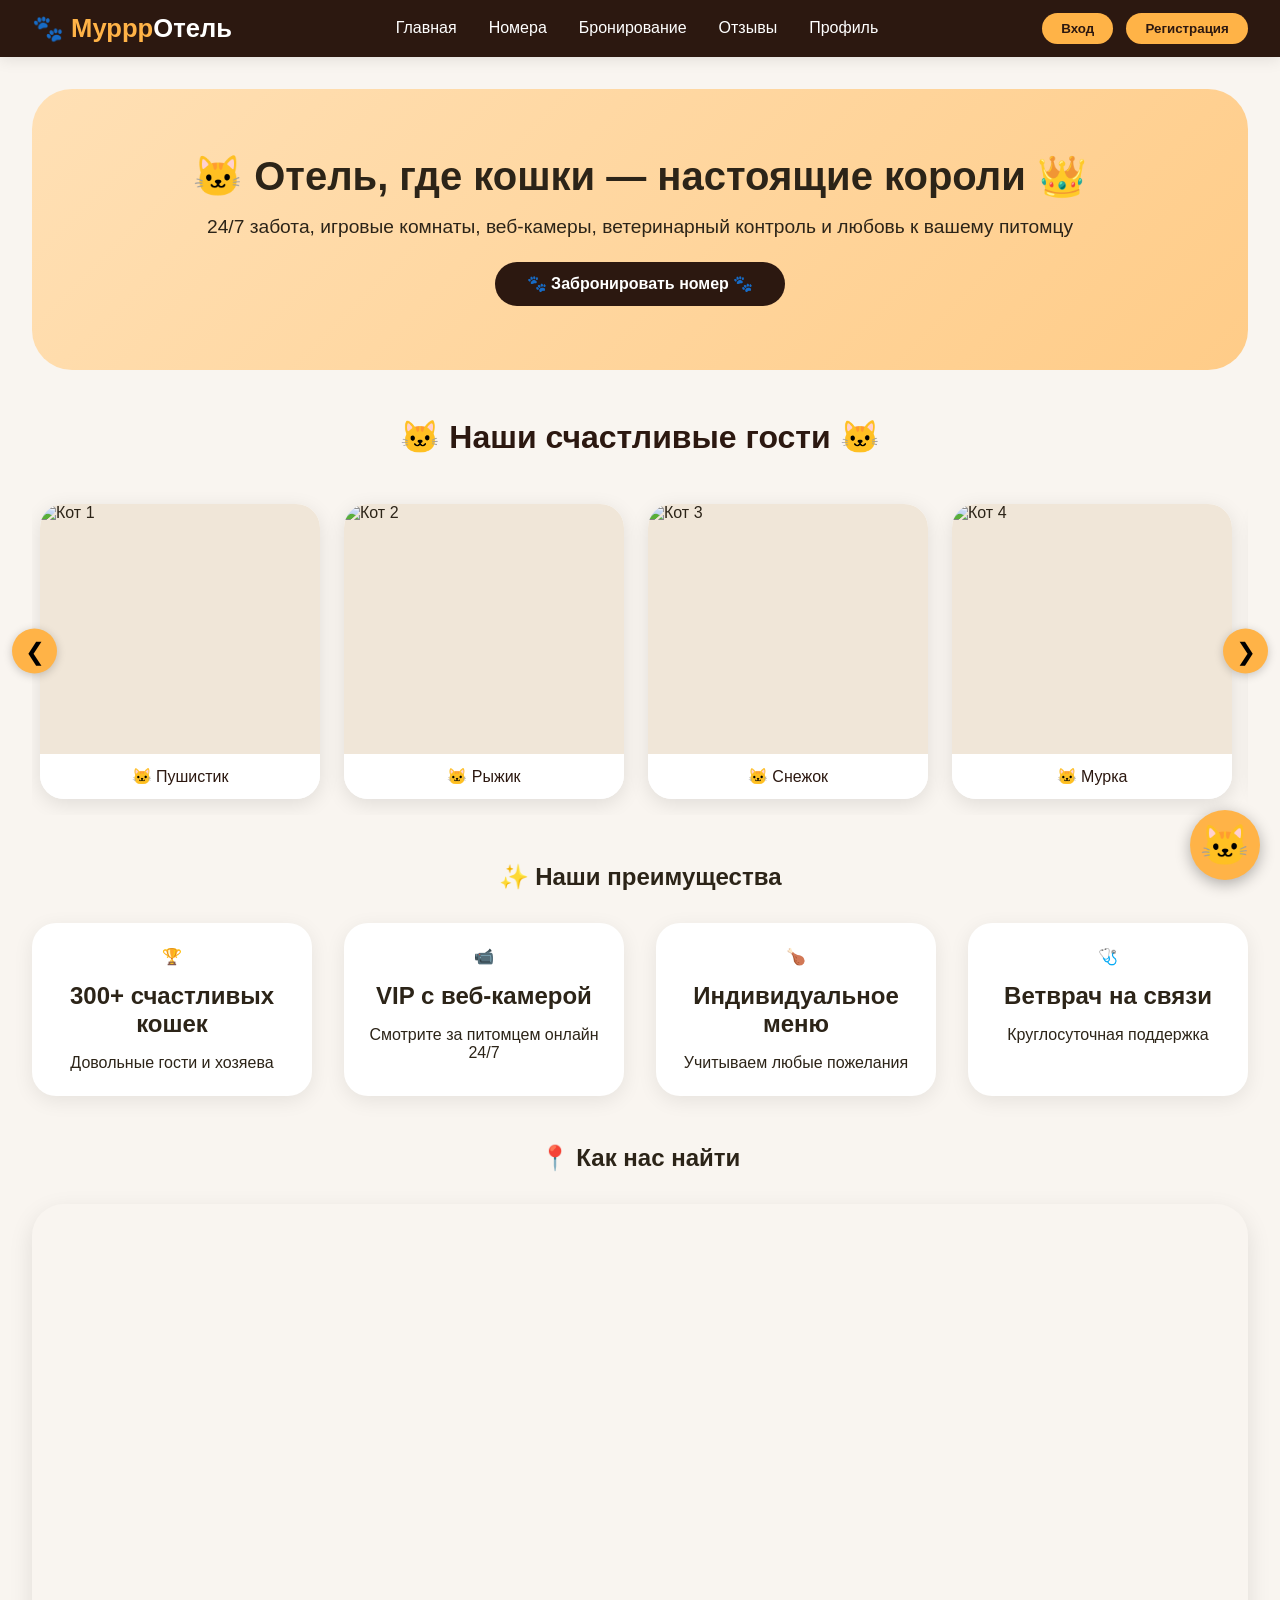
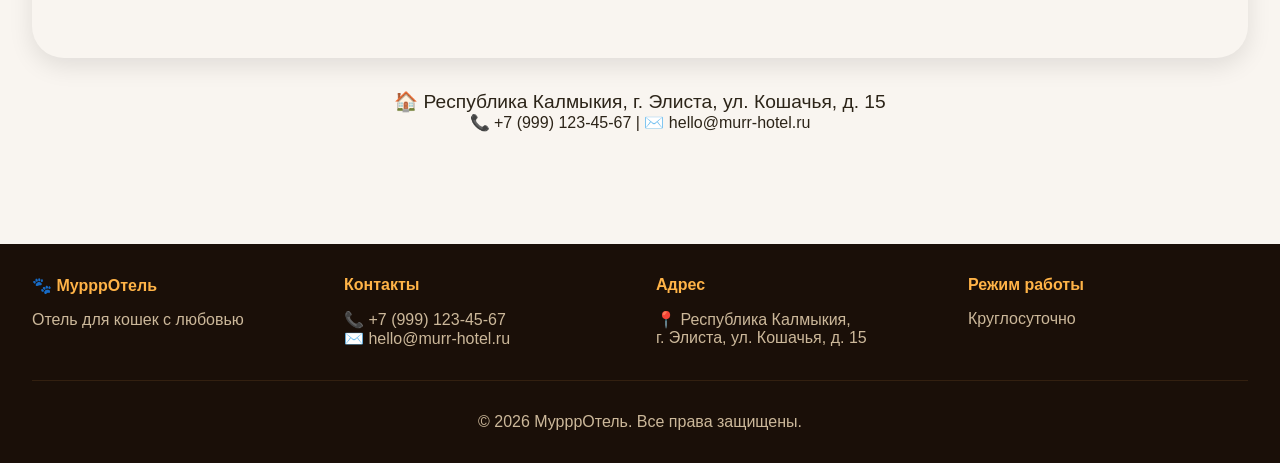
==== commit d409f0e8: "Update index.html" ====
--- a/index.html
+++ b/index.html
@@ -55,7 +55,6 @@
         <div class="gallery-section">
             <div class="gallery-title">
                 <h2>🐱 Наши счастливые гости 🐱</h2>
-                <p>Каждый кот — уникален (фото сгенерированы автоматически)</p>
             </div>
             <div class="gallery-container">
                 <button class="gallery-nav prev" onclick="scrollGallery(-1)">❮</button>
